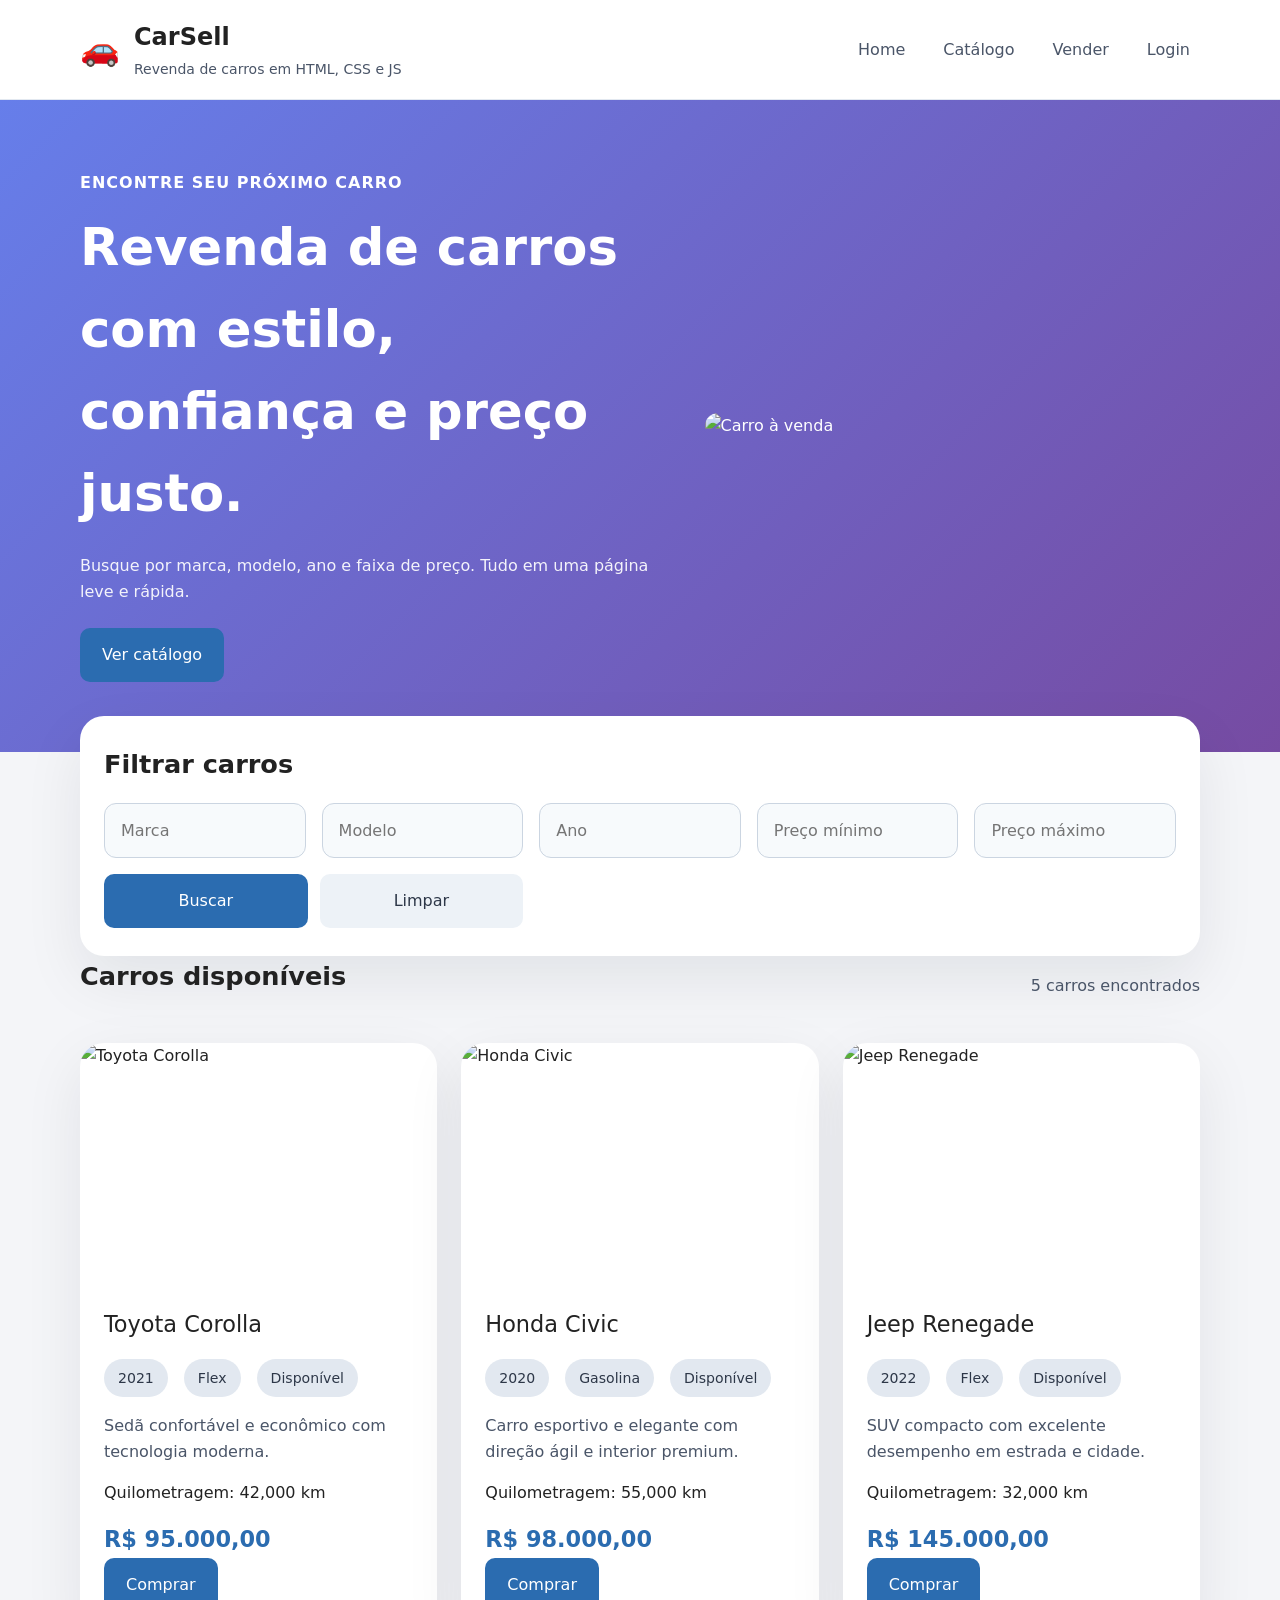
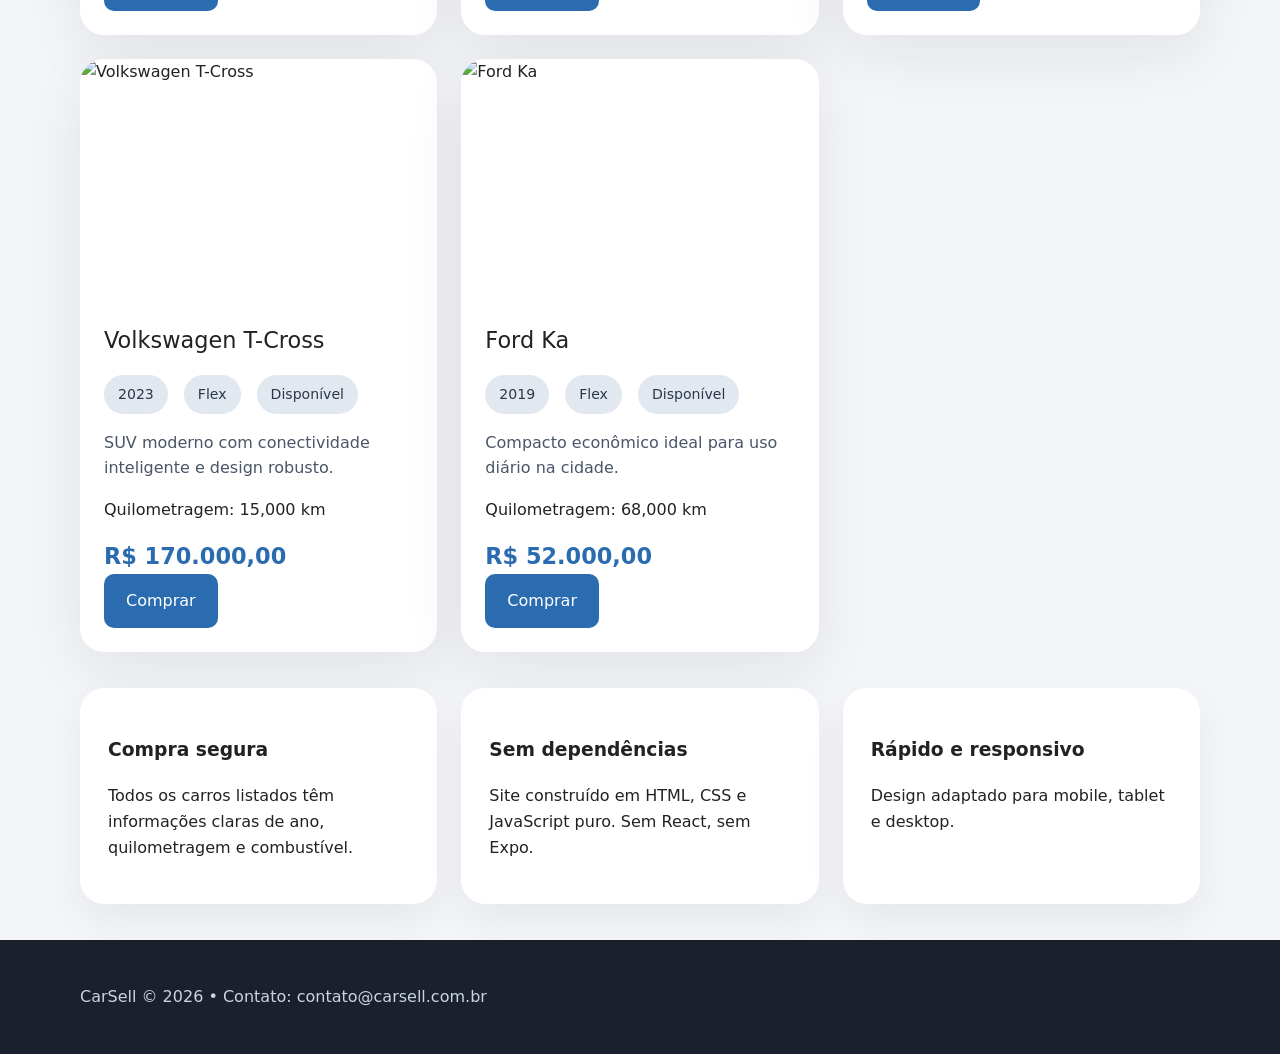
==== frontend/index.html @ a85f6e15 "comit" ====
<!DOCTYPE html>
<html lang="pt-BR">
  <head>
    <meta charset="UTF-8" />
    <meta name="viewport" content="width=device-width, initial-scale=1.0" />
    <title>CarSell | Revenda de Carros</title>
    <link rel="stylesheet" href="style.css" />
  </head>
  <body>
    <header class="site-header">
      <div class="container header-content">
        <div class="brand">
          <span>🚗</span>
          <div>
            <h1>CarSell</h1>
            <p>Revenda de carros em HTML, CSS e JS</p>
          </div>
        </div>

        <nav class="main-nav">
          <a href="#" class="nav-link" data-section="home">Home</a>
          <a href="#" class="nav-link" data-section="catalogo">Catálogo</a>
          <a href="#" class="nav-link" data-section="sell">Vender</a>
          <a href="#" class="nav-link" data-section="login" id="loginNav">Login</a>
        </nav>
      </div>
    </header>

    <main>
      <section class="hero" id="home">
        <div class="container hero-grid">
          <div>
            <p class="eyebrow">Encontre seu próximo carro</p>
            <h2>Revenda de carros com estilo, confiança e preço justo.</h2>
            <p class="hero-copy">
              Busque por marca, modelo, ano e faixa de preço. Tudo em uma página leve e rápida.
            </p>
            <button class="btn-primary" data-section="catalogo">Ver catálogo</button>
          </div>
          <div class="hero-image">
            <img src="https://images.unsplash.com/photo-1503376780353-7e6692767b70?auto=format&fit=crop&w=1200&q=80" alt="Carro à venda" />
          </div>
        </div>
      </section>

      <section class="search-section container" id="catalogo">
        <h2>Filtrar carros</h2>
        <form id="filtersForm" class="filters-form">
          <input type="text" id="filter-brand" placeholder="Marca" />
          <input type="text" id="filter-model" placeholder="Modelo" />
          <input type="number" id="filter-year" placeholder="Ano" min="1900" max="2099" />
          <input type="number" id="filter-min-price" placeholder="Preço mínimo" min="0" />
          <input type="number" id="filter-max-price" placeholder="Preço máximo" min="0" />
          <div class="actions">
            <button type="submit" class="btn-primary">Buscar</button>
            <button type="button" id="resetFilters" class="btn-secondary">Limpar</button>
          </div>
        </form>
      </section>

      <section class="cars-section container" id="catalogo-list">
        <div class="section-header">
          <h2>Carros disponíveis</h2>
          <p id="carsCount">0 carros encontrados</p>
        </div>
        <div id="carsGrid" class="cars-grid"></div>
      </section>

      <section class="auth-section container hidden" id="loginSection">
        <div class="section-header">
          <h2>Login e cadastro</h2>
          <p>Faça login para anunciar seu carro ou cadastre-se em poucos segundos.</p>
        </div>
        <div class="auth-grid">
          <form id="loginForm" class="card form-card">
            <h3>Entrar</h3>
            <div class="input-group">
              <label for="userName">Nome</label>
              <input type="text" id="userName" placeholder="Seu nome" />
            </div>
            <div class="input-group">
              <label for="userEmail">Email</label>
              <input type="email" id="userEmail" placeholder="seu@email.com" required />
            </div>
            <div class="input-group">
              <label for="userPassword">Senha</label>
              <input type="password" id="userPassword" placeholder="Senha" required />
            </div>
            <div class="form-actions">
              <button type="button" id="registerButton" class="btn-secondary">Cadastrar</button>
              <button type="submit" class="btn-primary">Login</button>
            </div>
            <p id="authMessage" class="form-message"></p>
          </form>

          <div class="card auth-info">
            <h3>Por que criar uma conta?</h3>
            <ul>
              <li>Anuncie seus carros com facilidade.</li>
              <li>Gerencie seus anúncios a qualquer momento.</li>
              <li>Tenha um histórico de vendas sempre disponível.</li>
            </ul>
          </div>
        </div>
      </section>

      <section class="seller-section container hidden" id="sellSection">
        <div class="section-header">
          <h2>Anunciar meu carro</h2>
          <p>Informe os dados do veículo e publique seu anúncio para todos os visitantes.</p>
        </div>
        <div class="card form-card">
          <form id="sellForm">
            <div class="input-group">
              <label for="carBrand">Marca</label>
              <input type="text" id="carBrand" placeholder="Toyota" required />
            </div>
            <div class="input-group">
              <label for="carModel">Modelo</label>
              <input type="text" id="carModel" placeholder="Corolla" required />
            </div>
            <div class="input-row">
              <div class="input-group">
                <label for="carYear">Ano</label>
                <input type="number" id="carYear" placeholder="2021" min="1900" max="2099" required />
              </div>
              <div class="input-group">
                <label for="carMileage">Quilometragem</label>
                <input type="number" id="carMileage" placeholder="42000" min="0" required />
              </div>
            </div>
            <div class="input-group">
              <label for="carFuel">Combustível</label>
              <input type="text" id="carFuel" placeholder="Flex" required />
            </div>
            <div class="input-row">
              <div class="input-group">
                <label for="carPrice">Preço</label>
                <input type="number" id="carPrice" placeholder="95000" min="0" required />
              </div>
              <div class="input-group">
                <label for="carImage">URL da imagem</label>
                <input type="url" id="carImage" placeholder="https://..." />
              </div>
            </div>
            <div class="input-group">
              <label for="carDescription">Descrição</label>
              <textarea id="carDescription" placeholder="Descreva o estado, opcionais e diferenciais." rows="4" required></textarea>
            </div>
            <div class="form-actions">
              <button type="submit" class="btn-primary">Anunciar carro</button>
              <button type="button" id="cancelSell" class="btn-secondary">Cancelar</button>
            </div>
            <p id="sellMessage" class="form-message"></p>
          </form>
        </div>
      </section>

      <section class="about-section container">
        <div class="about-card">
          <h3>Compra segura</h3>
          <p>Todos os carros listados têm informações claras de ano, quilometragem e combustível.</p>
        </div>
        <div class="about-card">
          <h3>Sem dependências</h3>
          <p>Site construído em HTML, CSS e JavaScript puro. Sem React, sem Expo.</p>
        </div>
        <div class="about-card">
          <h3>Rápido e responsivo</h3>
          <p>Design adaptado para mobile, tablet e desktop.</p>
        </div>
      </section>
    </main>

    <footer class="site-footer" id="contato">
      <div class="container footer-content">
        <p>CarSell © 2026 • Contato: contato@carsell.com.br</p>
      </div>
    </footer>

    <script src="app.js"></script>
  </body>
</html>
---- frontend/style.css ----
/* Global */
:root {
  font-family: Inter, system-ui, -apple-system, BlinkMacSystemFont, 'Segoe UI', sans-serif;
  color: #222;
  background: #f4f5f8;
  line-height: 1.6;
}

* {
  box-sizing: border-box;
}

body {
  margin: 0;
  min-height: 100vh;
  background: #f4f5f8;
}

a {
  color: inherit;
  text-decoration: none;
}

button,
input,
textarea {
  font: inherit;
}

button {
  cursor: pointer;
}

.hidden {
  display: none !important;
}

.container {
  width: min(1120px, calc(100% - 32px));
  margin: 0 auto;
}

.site-header {
  background: white;
  border-bottom: 1px solid #e2e8f0;
  position: sticky;
  top: 0;
  z-index: 50;
}

.header-content {
  display: flex;
  align-items: center;
  justify-content: space-between;
  gap: 16px;
  padding: 18px 0;
  flex-wrap: wrap;
}

.brand {
  display: flex;
  gap: 14px;
  align-items: center;
}

.brand span {
  font-size: 32px;
}

.brand h1 {
  margin: 0;
  font-size: 24px;
}

.brand p {
  margin: 2px 0 0;
  color: #4a5568;
  font-size: 14px;
}

.main-nav {
  display: flex;
  gap: 18px;
  flex-wrap: wrap;
  align-items: center;
}

.nav-link,
.header-button {
  color: #4a5568;
  transition: color 0.2s;
  background: none;
  border: none;
  padding: 8px 10px;
}

.nav-link:hover,
.header-button:hover {
  color: #2b6cb0;
}

.hero {
  background: linear-gradient(135deg, #667eea 0%, #764ba2 100%);
  color: white;
  padding: 70px 0;
}

.hero-grid {
  display: grid;
  gap: 30px;
  align-items: center;
}

.hero .eyebrow {
  margin: 0 0 12px;
  font-weight: 700;
  text-transform: uppercase;
  letter-spacing: 1px;
}

.hero h2 {
  margin: 0 0 18px;
  font-size: clamp(2rem, 4vw, 3.6rem);
  max-width: 640px;
}

.hero-copy {
  max-width: 600px;
  margin: 0 0 24px;
  font-size: 1rem;
  opacity: 0.92;
}

.btn-primary,
.btn-secondary {
  border: none;
  border-radius: 10px;
  padding: 14px 22px;
  cursor: pointer;
  transition: transform 0.2s ease, filter 0.2s ease;
}

.btn-primary {
  background: #2b6cb0;
  color: white;
}

.btn-primary:hover,
.btn-secondary:hover {
  filter: brightness(1.05);
  transform: translateY(-1px);
}

.btn-secondary {
  background: #edf2f7;
  color: #2d3748;
}

.hero-image img {
  width: 100%;
  border-radius: 28px;
  display: block;
  object-fit: cover;
}

.search-section,
.auth-section,
.seller-section,
.about-section {
  padding: 36px 0;
}

.search-section {
  background: white;
  margin-top: -36px;
  border-radius: 24px;
  box-shadow: 0 24px 60px rgba(15, 23, 42, 0.08);
  padding: 28px 24px;
}

.search-section h2,
.section-header h2 {
  margin: 0 0 18px;
  font-size: 1.6rem;
}

.filters-form,
.form-card {
  display: grid;
  gap: 16px;
}

.filters-form input,
.input-group input,
.input-group textarea {
  width: 100%;
  padding: 14px 16px;
  border: 1px solid #cbd5e1;
  border-radius: 12px;
  background: #f7fafc;
}

textarea {
  resize: vertical;
}

.actions,
.form-actions {
  display: grid;
  gap: 12px;
}

.section-header {
  display: flex;
  flex-wrap: wrap;
  justify-content: space-between;
  gap: 16px;
  align-items: center;
}

.section-header p {
  margin: 0;
  color: #4a5568;
}

.cars-grid {
  display: grid;
  gap: 24px;
  margin-top: 28px;
}

.car-card {
  background: white;
  border-radius: 24px;
  overflow: hidden;
  box-shadow: 0 20px 60px rgba(15, 23, 42, 0.08);
  display: flex;
  flex-direction: column;
}

.car-image {
  width: 100%;
  height: 240px;
  overflow: hidden;
}

.car-image img {
  width: 100%;
  height: 100%;
  object-fit: cover;
}

.car-body {
  padding: 24px;
  display: flex;
  flex-direction: column;
  gap: 16px;
}

.car-title {
  margin: 0;
  font-size: 1.4rem;
}

.car-badges,
.input-row {
  display: flex;
  gap: 16px;
  flex-wrap: wrap;
}

.badge {
  background: #e2e8f0;
  color: #2d3748;
  border-radius: 999px;
  padding: 8px 14px;
  font-size: 0.88rem;
}

.car-description {
  margin: 0;
  color: #4a5568;
  flex: 1;
}

.car-meta {
  display: flex;
  gap: 14px;
  flex-wrap: wrap;
}

.car-price {
  font-size: 1.4rem;
  font-weight: 700;
  color: #2b6cb0;
}

.card {
  background: white;
  border-radius: 24px;
  padding: 28px;
  box-shadow: 0 16px 40px rgba(15, 23, 42, 0.06);
}

.form-card h3,
.auth-info h3 {
  margin-top: 0;
}

.auth-grid {
  display: grid;
  gap: 24px;
}

.input-group {
  display: grid;
  gap: 8px;
}

.input-group label {
  font-weight: 600;
  color: #2d3748;
}

.form-message {
  color: #2b6cb0;
  margin: 0;
  min-height: 20px;
}

.about-section {
  display: grid;
  gap: 24px;
}

.about-card {
  background: white;
  border-radius: 24px;
  padding: 28px;
  box-shadow: 0 16px 40px rgba(15, 23, 42, 0.06);
}

.site-footer {
  background: #1a202c;
  color: #cbd5e1;
  padding: 28px 0;
}

.footer-content {
  display: flex;
  justify-content: space-between;
  align-items: center;
  gap: 16px;
}

@media (min-width: 768px) {
  .hero-grid {
    grid-template-columns: 1.2fr 1fr;
  }

  .filters-form {
    grid-template-columns: repeat(5, minmax(0, 1fr));
    align-items: end;
  }

  .actions {
    grid-column: span 2;
    grid-template-columns: repeat(2, minmax(0, 1fr));
  }

  .cars-grid {
    grid-template-columns: repeat(2, minmax(0, 1fr));
  }

  .about-section {
    grid-template-columns: repeat(3, minmax(0, 1fr));
  }

  .auth-grid {
    grid-template-columns: 1.5fr 1fr;
  }
}

@media (min-width: 1024px) {
  .cars-grid {
    grid-template-columns: repeat(3, minmax(0, 1fr));
  }
}
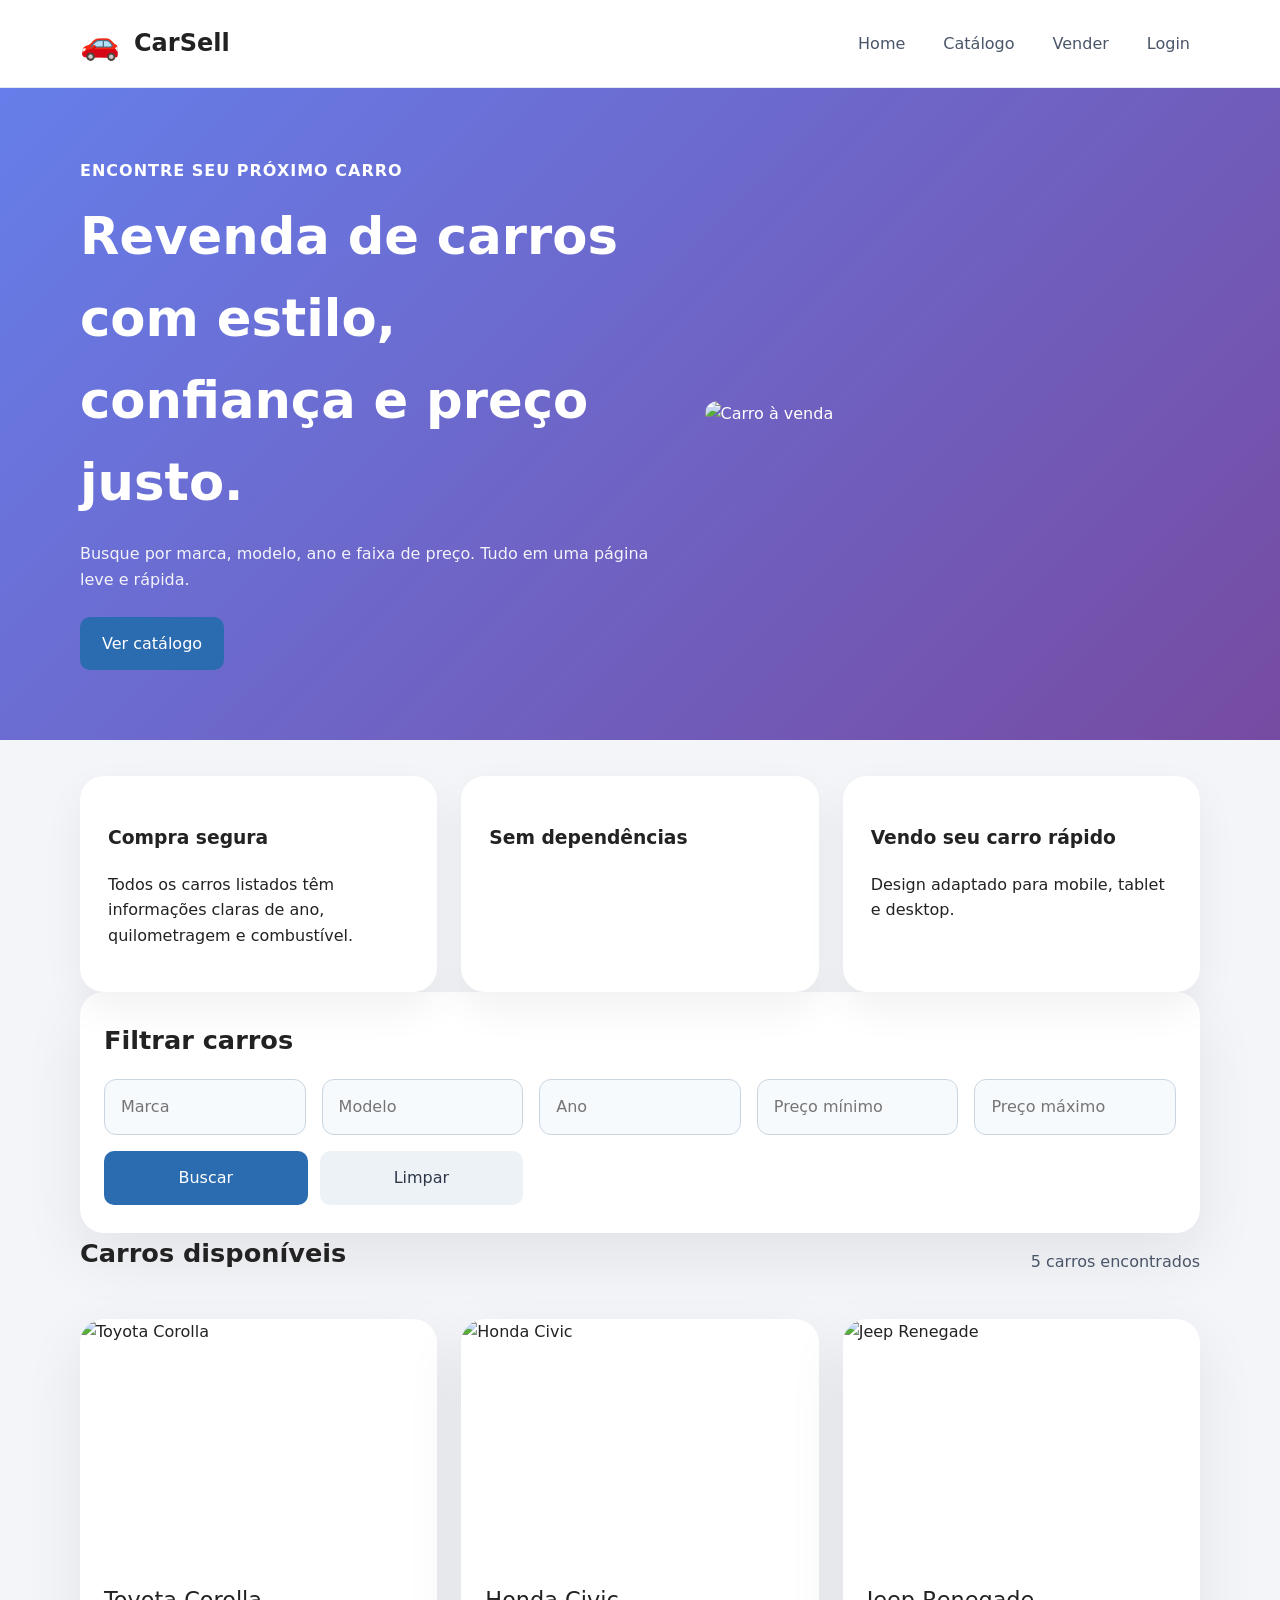
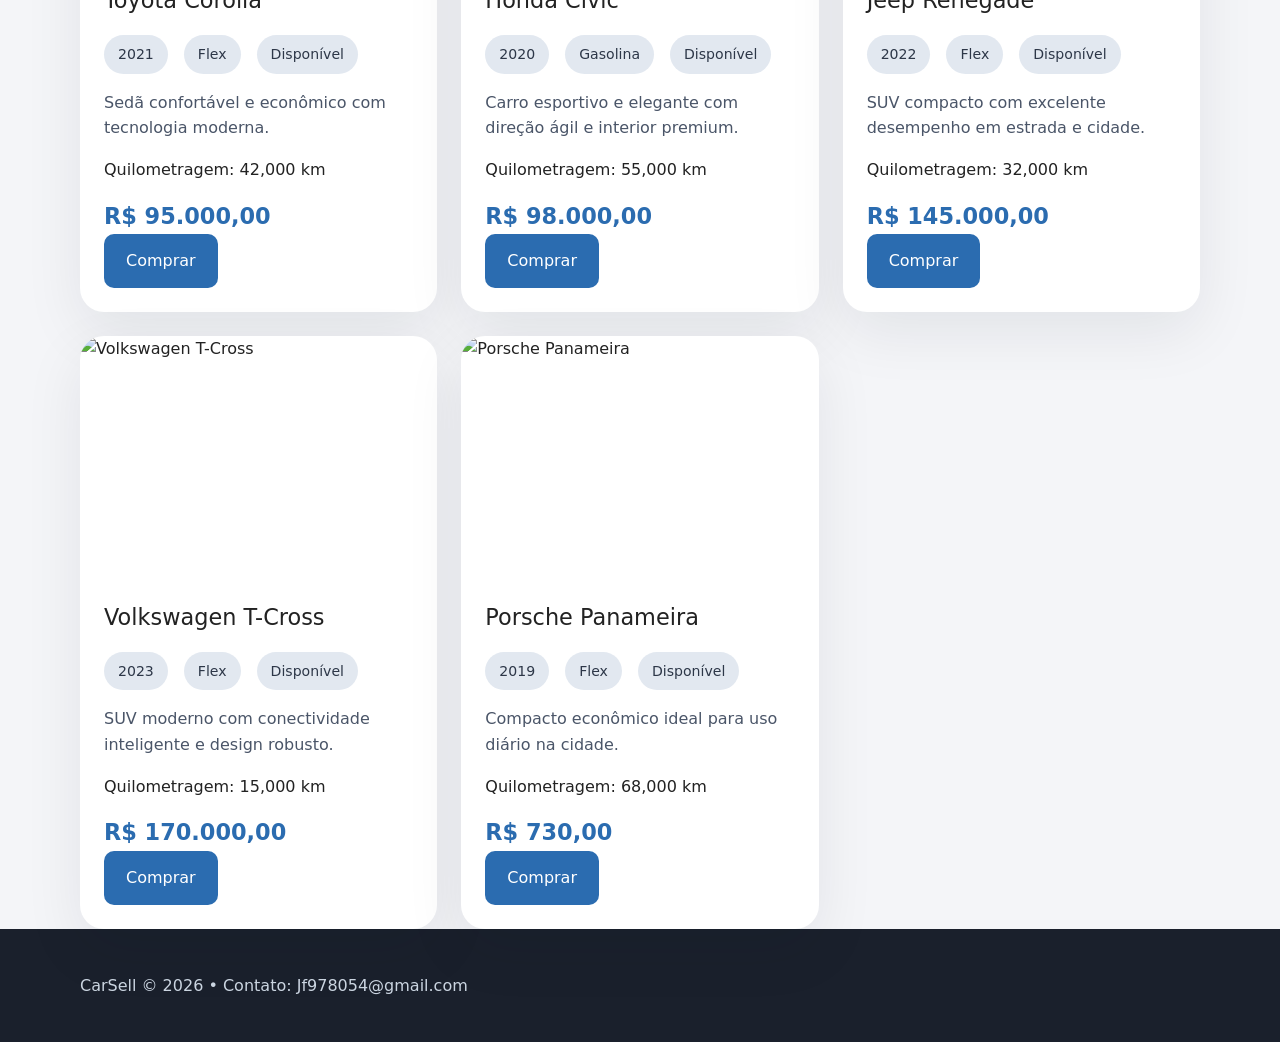
==== commit 2bffa4f4: "comit" ====
--- a/frontend/index.html
+++ b/frontend/index.html
@@ -13,15 +13,14 @@
           <span>🚗</span>
           <div>
             <h1>CarSell</h1>
-            <p>Revenda de carros em HTML, CSS e JS</p>
           </div>
         </div>
 
         <nav class="main-nav">
-          <a href="#" class="nav-link" data-section="home">Home</a>
-          <a href="#" class="nav-link" data-section="catalogo">Catálogo</a>
-          <a href="#" class="nav-link" data-section="sell">Vender</a>
-          <a href="#" class="nav-link" data-section="login" id="loginNav">Login</a>
+          <a href="index.html" class="nav-link" data-section="home">Home</a>
+          <a href="index.html#catalogo" class="nav-link" data-section="catalogo">Catálogo</a>
+          <a href="vender.html" class="nav-link">Vender</a>
+          <a href="login.html" class="nav-link" id="loginNav">Login</a>
         </nav>
       </div>
     </header>
@@ -42,6 +41,22 @@
           </div>
         </div>
       </section>
+
+      <section class="about-section container">
+        <div class="about-card">
+          <h3>Compra segura</h3>
+          <p>Todos os carros listados têm informações claras de ano, quilometragem e combustível.</p>
+        </div>
+        <div class="about-card">
+          <h3>Sem dependências</h3>
+          <p></p>
+        </div>
+        <div class="about-card">
+          <h3>Vendo seu carro rápido</h3>
+          <p>Design adaptado para mobile, tablet e desktop.</p>
+        </div>
+      </section>
+    </main>
 
       <section class="search-section container" id="catalogo">
         <h2>Filtrar carros</h2>
@@ -155,26 +170,10 @@
           </form>
         </div>
       </section>
-
-      <section class="about-section container">
-        <div class="about-card">
-          <h3>Compra segura</h3>
-          <p>Todos os carros listados têm informações claras de ano, quilometragem e combustível.</p>
-        </div>
-        <div class="about-card">
-          <h3>Sem dependências</h3>
-          <p>Site construído em HTML, CSS e JavaScript puro. Sem React, sem Expo.</p>
-        </div>
-        <div class="about-card">
-          <h3>Rápido e responsivo</h3>
-          <p>Design adaptado para mobile, tablet e desktop.</p>
-        </div>
-      </section>
-    </main>
-
+      
     <footer class="site-footer" id="contato">
       <div class="container footer-content">
-        <p>CarSell © 2026 • Contato: contato@carsell.com.br</p>
+        <p>CarSell © 2026 • Contato: Jf978054@gmail.com</p>
       </div>
     </footer>
 
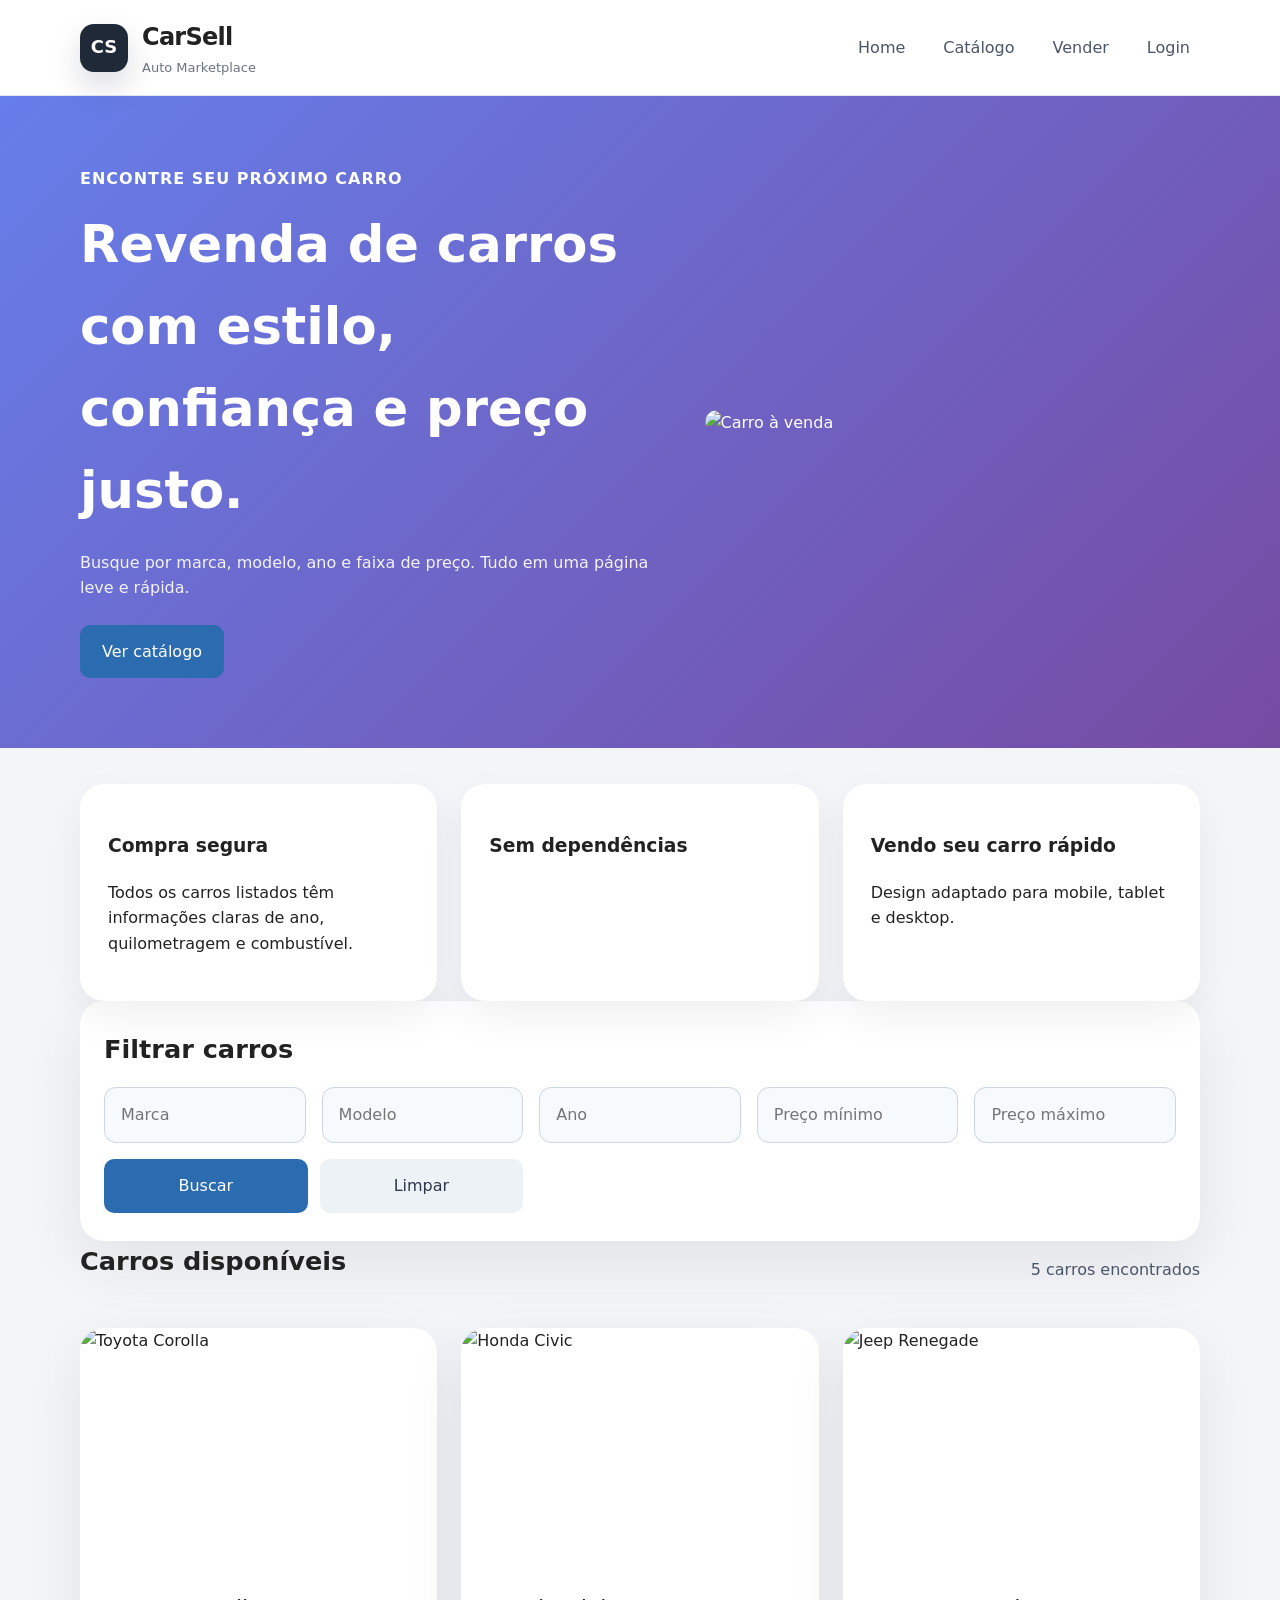
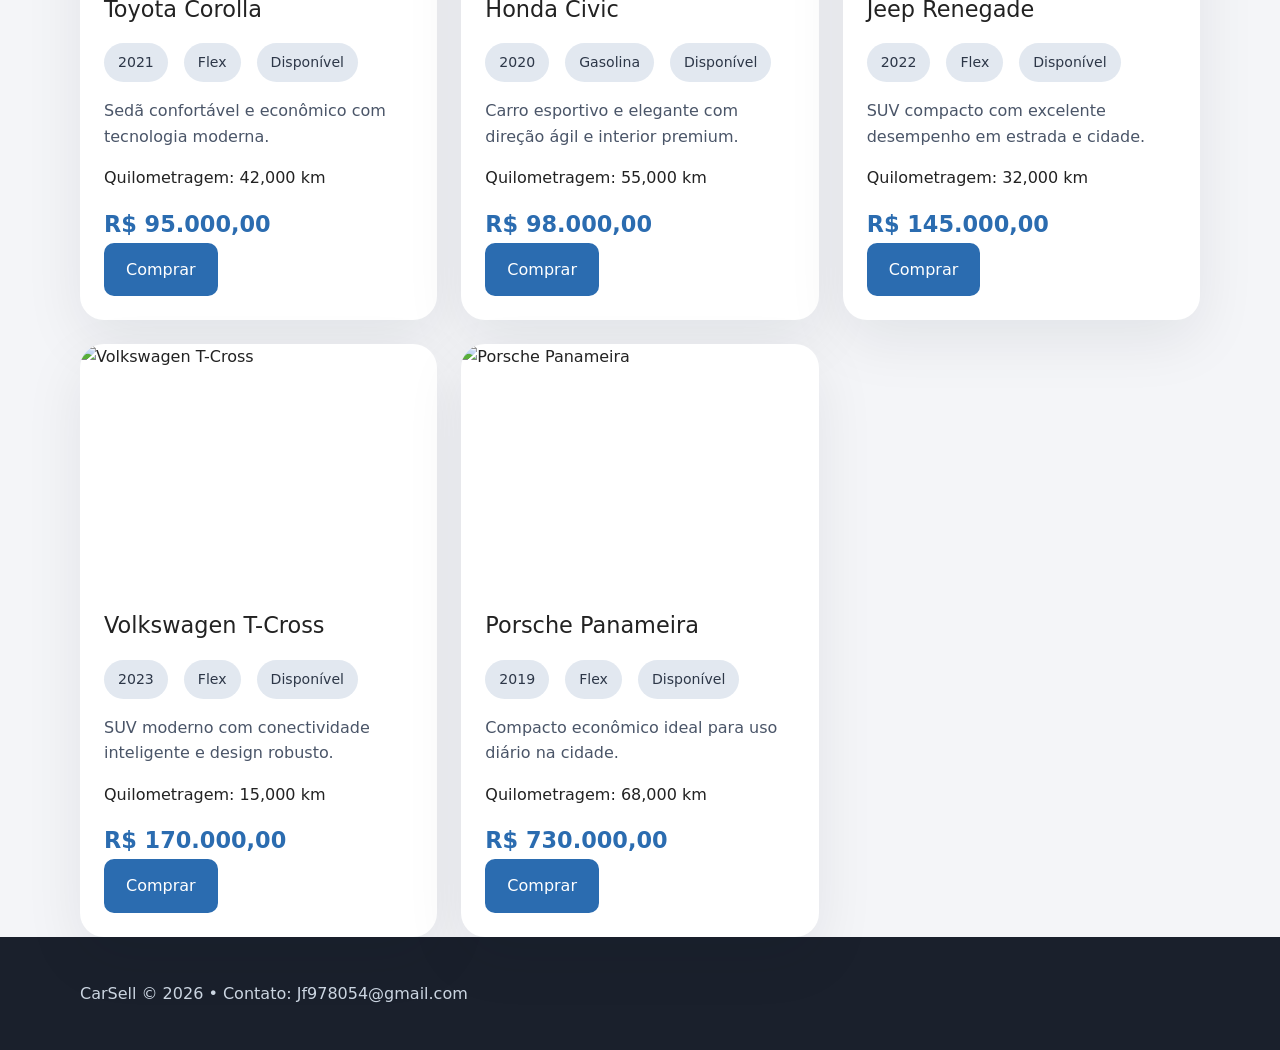
==== commit ad8ccd38: "comit" ====
--- a/frontend/index.html
+++ b/frontend/index.html
@@ -10,9 +10,10 @@
     <header class="site-header">
       <div class="container header-content">
         <div class="brand">
-          <span>🚗</span>
+          <div class="logo-mark">CS</div>
           <div>
             <h1>CarSell</h1>
+            <p>Auto Marketplace</p>
           </div>
         </div>
 
--- a/frontend/style.css
+++ b/frontend/style.css
@@ -63,19 +63,30 @@
   align-items: center;
 }
 
-.brand span {
-  font-size: 32px;
+.logo-mark {
+  width: 48px;
+  height: 48px;
+  display: grid;
+  place-items: center;
+  border-radius: 14px;
+  background: #1f2937;
+  color: #ffffff;
+  font-weight: 700;
+  font-size: 18px;
+  box-shadow: 0 14px 30px rgba(15, 23, 42, 0.15);
 }
 
 .brand h1 {
   margin: 0;
   font-size: 24px;
+  letter-spacing: -0.03em;
 }
 
 .brand p {
-  margin: 2px 0 0;
-  color: #4a5568;
-  font-size: 14px;
+  margin: 4px 0 0;
+  color: #6b7280;
+  font-size: 13px;
+  line-height: 1.3;
 }
 
 .main-nav {
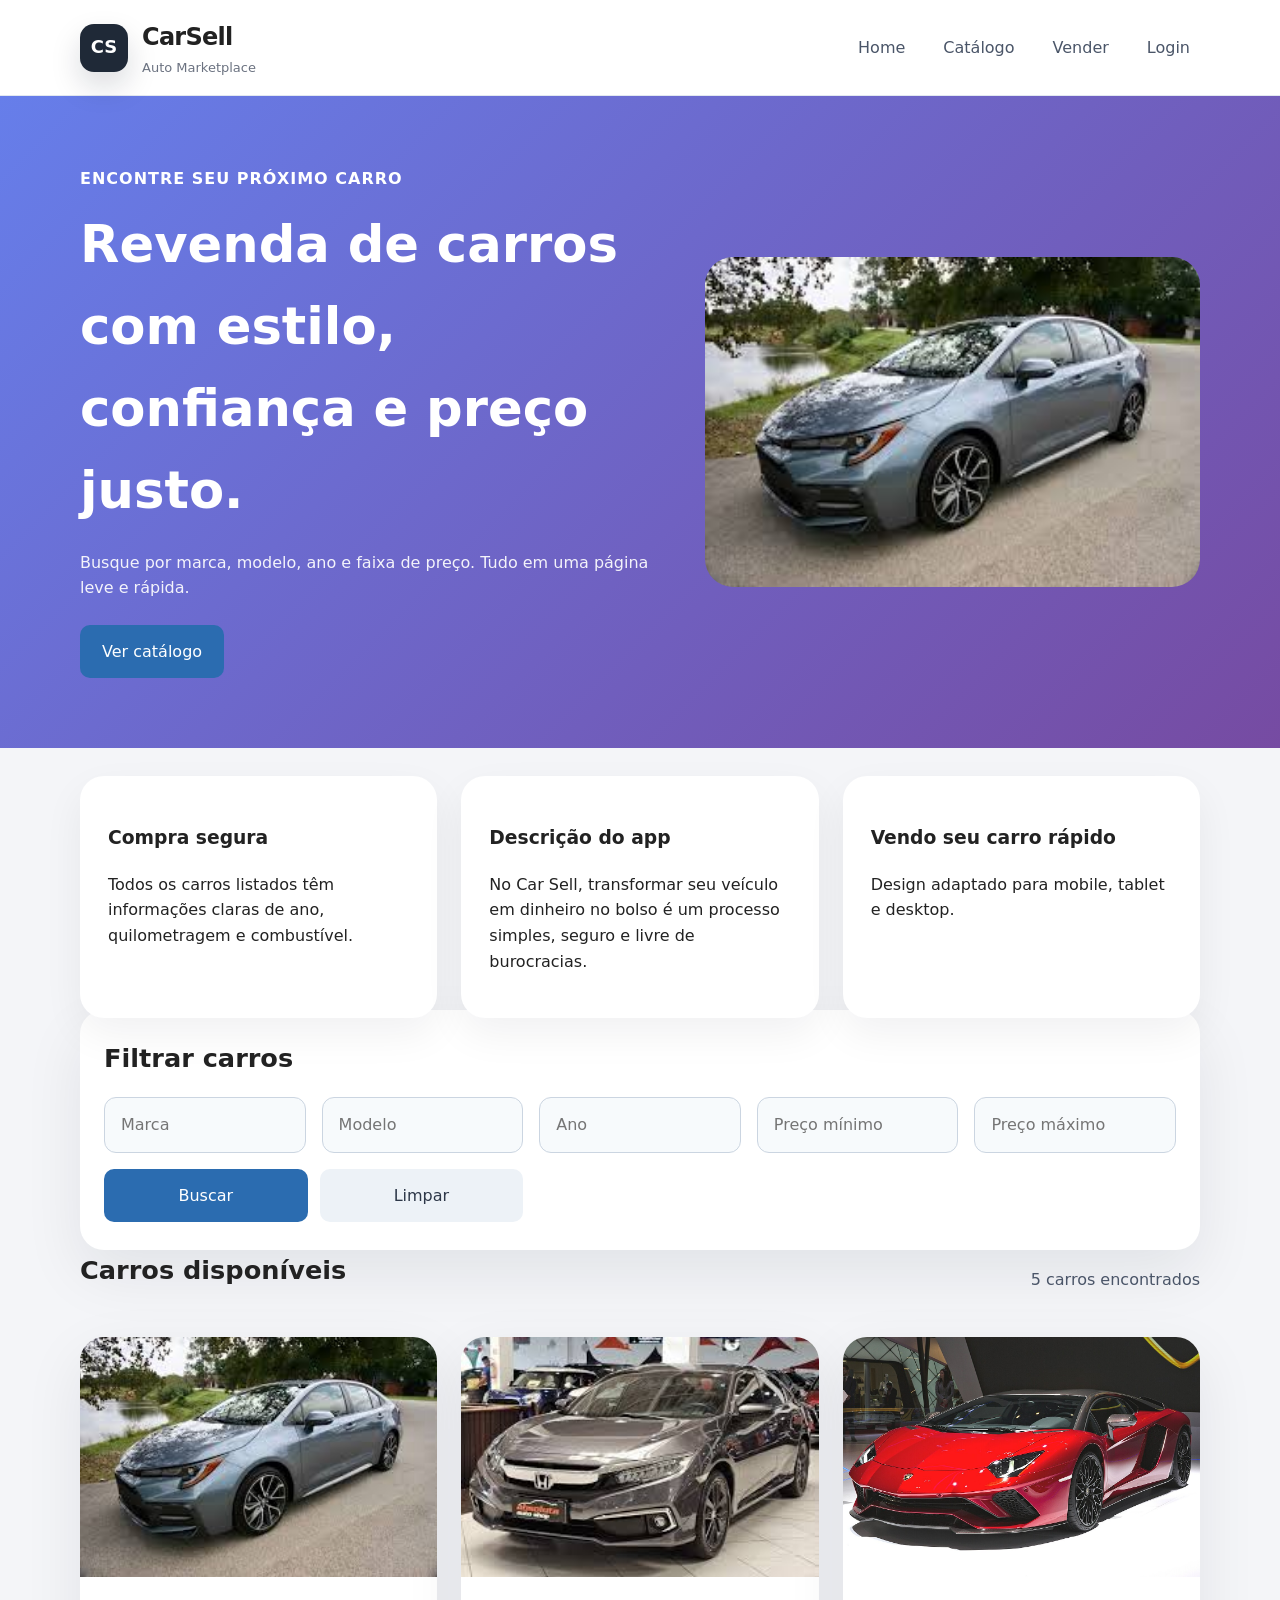
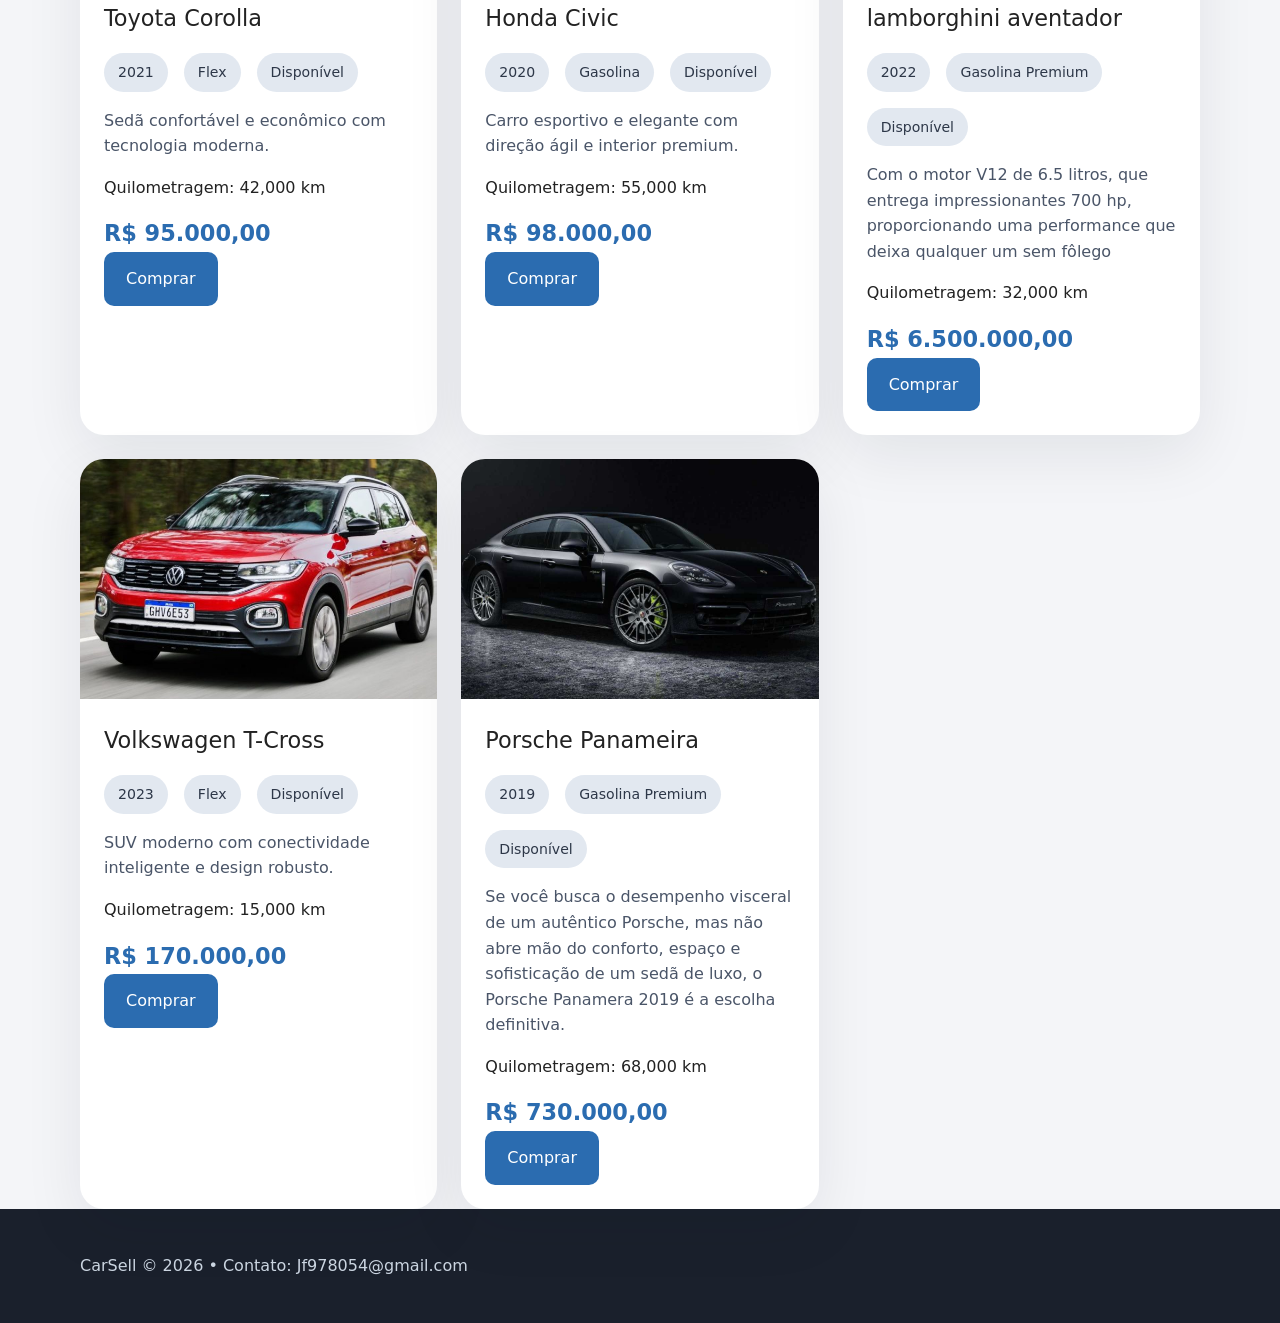
==== commit deab44c7: "comit" ====
--- a/frontend/index.html
+++ b/frontend/index.html
@@ -38,7 +38,7 @@
             <button class="btn-primary" data-section="catalogo">Ver catálogo</button>
           </div>
           <div class="hero-image">
-            <img src="https://images.unsplash.com/photo-1503376780353-7e6692767b70?auto=format&fit=crop&w=1200&q=80" alt="Carro à venda" />
+            <img src="images/images.jpeg" alt="Carro à venda" />
           </div>
         </div>
       </section>
@@ -49,8 +49,8 @@
           <p>Todos os carros listados têm informações claras de ano, quilometragem e combustível.</p>
         </div>
         <div class="about-card">
-          <h3>Sem dependências</h3>
-          <p></p>
+          <h3>Descrição do app</h3>
+          <p>No Car Sell, transformar seu veículo em dinheiro no bolso é um processo simples, seguro e livre de burocracias.</p>
         </div>
         <div class="about-card">
           <h3>Vendo seu carro rápido</h3>
@@ -155,9 +155,12 @@
                 <input type="number" id="carPrice" placeholder="95000" min="0" required />
               </div>
               <div class="input-group">
-                <label for="carImage">URL da imagem</label>
-                <input type="url" id="carImage" placeholder="https://..." />
+                <label for="carImage">Foto do carro</label>
+                <input type="file" id="carImage" accept="image/*" required />
               </div>
+            </div>
+            <div class="image-preview-container">
+              <img id="imagePreview" src="" alt="Preview" class="image-preview hidden" />
             </div>
             <div class="input-group">
               <label for="carDescription">Descrição</label>
--- a/frontend/style.css
+++ b/frontend/style.css
@@ -113,7 +113,7 @@
 .hero {
   background: linear-gradient(135deg, #667eea 0%, #764ba2 100%);
   color: white;
-  padding: 70px 0;
+  padding: 50px 0;
 }
 
 .hero-grid {
@@ -178,7 +178,7 @@
 .auth-section,
 .seller-section,
 .about-section {
-  padding: 36px 0;
+  padding: 28px 0;
 }
 
 .search-section {
@@ -251,7 +251,7 @@
 
 .car-image {
   width: 100%;
-  height: 240px;
+  height: 160px;
   overflow: hidden;
 }
 
@@ -364,9 +364,44 @@
   gap: 16px;
 }
 
+.input-group input[type="file"] {
+  padding: 10px;
+  background: #f7fafc;
+  border: 2px dashed #cbd5e1;
+  border-radius: 12px;
+  cursor: pointer;
+}
+
+.input-group input[type="file"]:hover {
+  border-color: #2b6cb0;
+  background: #edf2f7;
+}
+
+.image-preview-container {
+  margin: 16px 0;
+  display: flex;
+  justify-content: center;
+}
+
+.image-preview {
+  max-width: 100%;
+  max-height: 300px;
+  border-radius: 12px;
+  box-shadow: 0 8px 20px rgba(15, 23, 42, 0.12);
+  object-fit: contain;
+}
+
 @media (min-width: 768px) {
+  .hero {
+    padding: 70px 0;
+  }
+
   .hero-grid {
     grid-template-columns: 1.2fr 1fr;
+  }
+
+  .car-image {
+    height: 240px;
   }
 
   .filters-form {
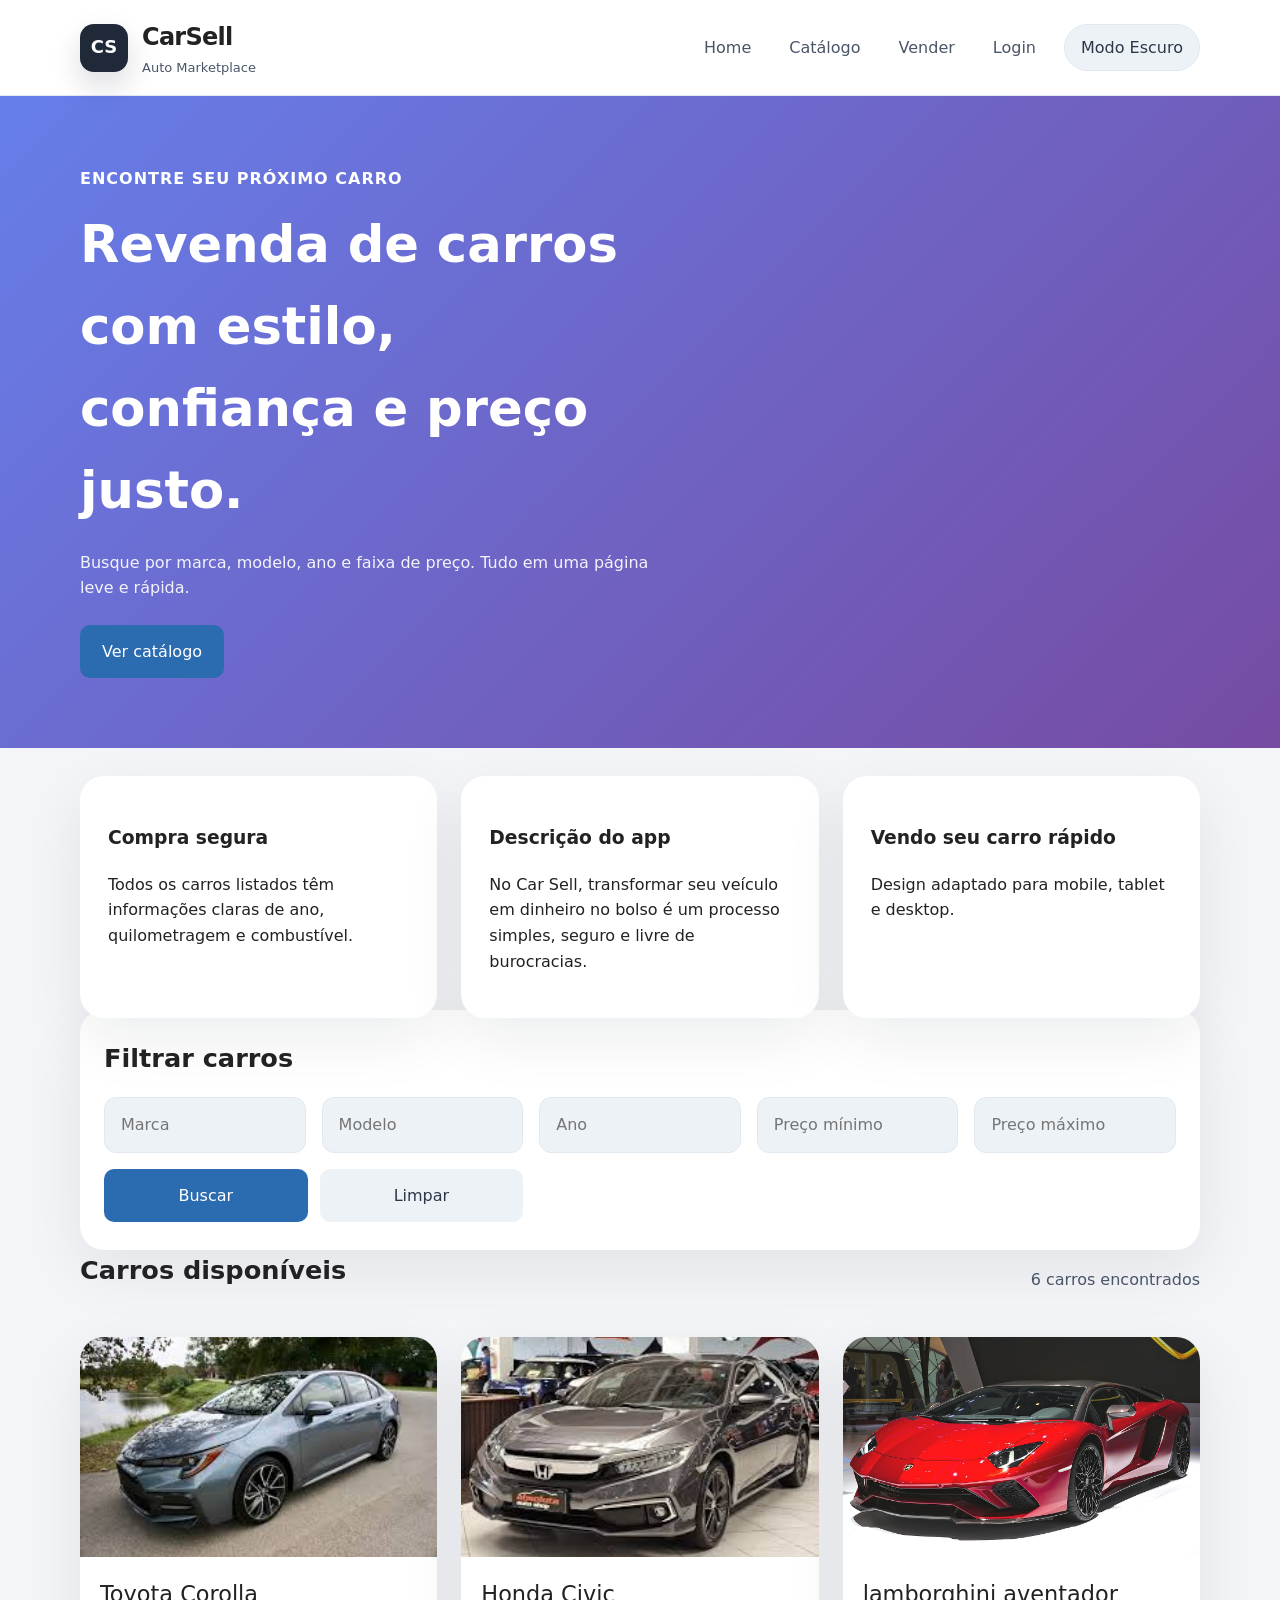
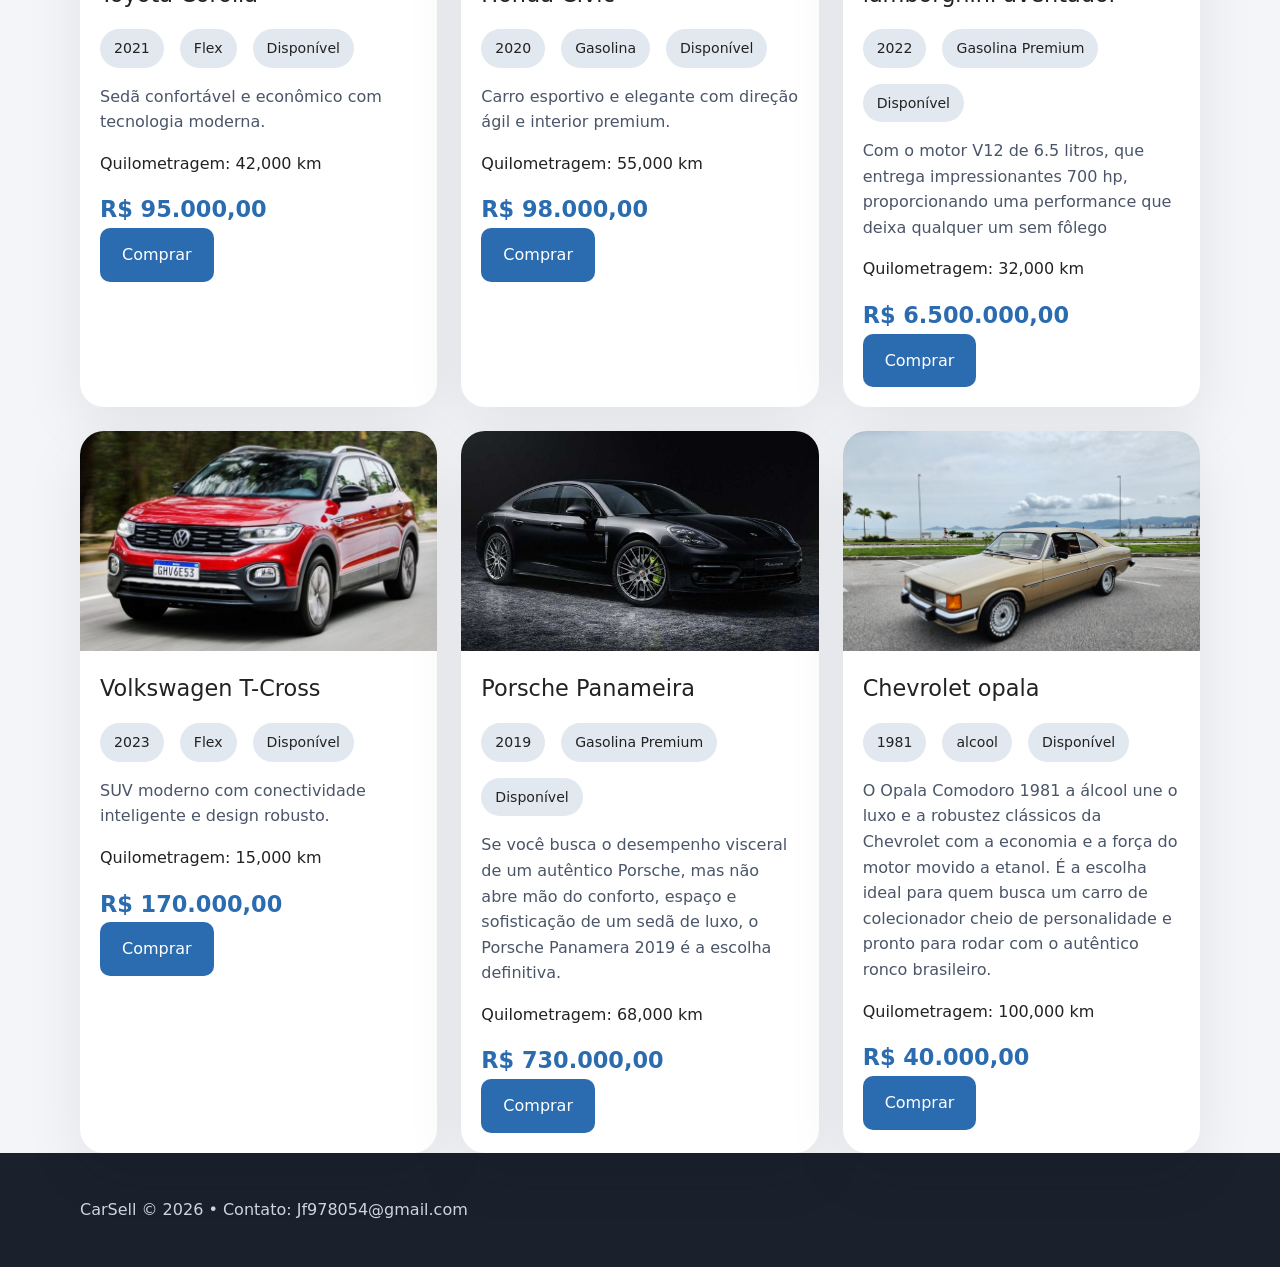
==== commit 4870a7bc: "comit" ====
--- a/frontend/index.html
+++ b/frontend/index.html
@@ -22,6 +22,7 @@
           <a href="index.html#catalogo" class="nav-link" data-section="catalogo">Catálogo</a>
           <a href="vender.html" class="nav-link">Vender</a>
           <a href="login.html" class="nav-link" id="loginNav">Login</a>
+          <button type="button" class="theme-switcher" id="themeSwitcher">Modo Escuro</button>
         </nav>
       </div>
     </header>
@@ -38,7 +39,7 @@
             <button class="btn-primary" data-section="catalogo">Ver catálogo</button>
           </div>
           <div class="hero-image">
-            <img src="images/images.jpeg" alt="Carro à venda" />
+            <img src="" alt="" />
           </div>
         </div>
       </section>
@@ -181,6 +182,7 @@
       </div>
     </footer>
 
+    <script src="theme.js"></script>
     <script src="app.js"></script>
   </body>
 </html>
--- a/frontend/style.css
+++ b/frontend/style.css
@@ -4,6 +4,38 @@
   color: #222;
   background: #f4f5f8;
   line-height: 1.6;
+
+  --bg: #f4f5f8;
+  --surface: #ffffff;
+  --text: #222222;
+  --muted: #4a5568;
+  --border: #e2e8f0;
+  --primary: #2b6cb0;
+  --primary-contrast: #ffffff;
+  --secondary: #edf2f7;
+  --secondary-text: #2d3748;
+  --shadow: 0 20px 60px rgba(15, 23, 42, 0.08);
+  --hero-start: #667eea;
+  --hero-end: #764ba2;
+  --footer-bg: #1a202c;
+  --footer-text: #cbd5e1;
+}
+
+[data-theme='dark'] {
+  --bg: #0b1120;
+  --surface: #111827;
+  --text: #e2e8f0;
+  --muted: #cbd5e1;
+  --border: #374151;
+  --primary: #60a5fa;
+  --primary-contrast: #0f172a;
+  --secondary: #1f2937;
+  --secondary-text: #e2e8f0;
+  --shadow: 0 24px 60px rgba(0, 0, 0, 0.45);
+  --hero-start: #334155;
+  --hero-end: #1e293b;
+  --footer-bg: #020617;
+  --footer-text: #94a3b8;
 }
 
 * {
@@ -13,7 +45,8 @@
 body {
   margin: 0;
   min-height: 100vh;
-  background: #f4f5f8;
+  background: var(--bg);
+  color: var(--text);
 }
 
 a {
@@ -27,8 +60,27 @@
   font: inherit;
 }
 
+.theme-switcher {
+  background: var(--secondary);
+  color: var(--secondary-text);
+  border: 1px solid var(--border);
+  border-radius: 999px;
+  padding: 10px 16px;
+  transition: background 0.2s ease, color 0.2s ease, transform 0.2s ease;
+}
+
+.theme-switcher:hover {
+  transform: translateY(-1px);
+}
+
 button {
   cursor: pointer;
+}
+
+img {
+  max-width: 100%;
+  height: auto;
+  display: block;
 }
 
 .hidden {
@@ -41,8 +93,8 @@
 }
 
 .site-header {
-  background: white;
-  border-bottom: 1px solid #e2e8f0;
+  background: var(--surface);
+  border-bottom: 1px solid var(--border);
   position: sticky;
   top: 0;
   z-index: 50;
@@ -84,7 +136,7 @@
 
 .brand p {
   margin: 4px 0 0;
-  color: #6b7280;
+  color: var(--muted);
   font-size: 13px;
   line-height: 1.3;
 }
@@ -98,7 +150,7 @@
 
 .nav-link,
 .header-button {
-  color: #4a5568;
+  color: var(--muted);
   transition: color 0.2s;
   background: none;
   border: none;
@@ -111,7 +163,7 @@
 }
 
 .hero {
-  background: linear-gradient(135deg, #667eea 0%, #764ba2 100%);
+  background: linear-gradient(135deg, var(--hero-start) 0%, var(--hero-end) 100%);
   color: white;
   padding: 50px 0;
 }
@@ -152,19 +204,20 @@
 }
 
 .btn-primary {
-  background: #2b6cb0;
-  color: white;
+  background: var(--primary);
+  color: var(--primary-contrast);
 }
 
 .btn-primary:hover,
-.btn-secondary:hover {
+.btn-secondary:hover,
+.theme-switcher:hover {
   filter: brightness(1.05);
   transform: translateY(-1px);
 }
 
 .btn-secondary {
-  background: #edf2f7;
-  color: #2d3748;
+  background: var(--secondary);
+  color: var(--secondary-text);
 }
 
 .hero-image img {
@@ -182,10 +235,10 @@
 }
 
 .search-section {
-  background: white;
+  background: var(--surface);
   margin-top: -36px;
   border-radius: 24px;
-  box-shadow: 0 24px 60px rgba(15, 23, 42, 0.08);
+  box-shadow: var(--shadow);
   padding: 28px 24px;
 }
 
@@ -206,9 +259,10 @@
 .input-group textarea {
   width: 100%;
   padding: 14px 16px;
-  border: 1px solid #cbd5e1;
+  border: 1px solid var(--border);
   border-radius: 12px;
-  background: #f7fafc;
+  background: var(--secondary);
+  color: var(--text);
 }
 
 textarea {
@@ -231,7 +285,7 @@
 
 .section-header p {
   margin: 0;
-  color: #4a5568;
+  color: var(--muted);
 }
 
 .cars-grid {
@@ -241,10 +295,10 @@
 }
 
 .car-card {
-  background: white;
+  background: var(--surface);
   border-radius: 24px;
   overflow: hidden;
-  box-shadow: 0 20px 60px rgba(15, 23, 42, 0.08);
+  box-shadow: var(--shadow);
   display: flex;
   flex-direction: column;
 }
@@ -259,10 +313,15 @@
   width: 100%;
   height: 100%;
   object-fit: cover;
+  transition: transform 0.3s ease;
+}
+
+.car-image img:hover {
+  transform: scale(1.03);
 }
 
 .car-body {
-  padding: 24px;
+  padding: 20px;
   display: flex;
   flex-direction: column;
   gap: 16px;
@@ -281,8 +340,8 @@
 }
 
 .badge {
-  background: #e2e8f0;
-  color: #2d3748;
+  background: var(--border);
+  color: var(--text);
   border-radius: 999px;
   padding: 8px 14px;
   font-size: 0.88rem;
@@ -290,7 +349,7 @@
 
 .car-description {
   margin: 0;
-  color: #4a5568;
+  color: var(--muted);
   flex: 1;
 }
 
@@ -303,14 +362,14 @@
 .car-price {
   font-size: 1.4rem;
   font-weight: 700;
-  color: #2b6cb0;
+  color: var(--primary);
 }
 
 .card {
-  background: white;
+  background: var(--surface);
   border-radius: 24px;
   padding: 28px;
-  box-shadow: 0 16px 40px rgba(15, 23, 42, 0.06);
+  box-shadow: var(--shadow);
 }
 
 .form-card h3,
@@ -345,15 +404,15 @@
 }
 
 .about-card {
-  background: white;
+  background: var(--surface);
   border-radius: 24px;
   padding: 28px;
-  box-shadow: 0 16px 40px rgba(15, 23, 42, 0.06);
+  box-shadow: var(--shadow);
 }
 
 .site-footer {
-  background: #1a202c;
-  color: #cbd5e1;
+  background: var(--footer-bg);
+  color: var(--footer-text);
   padding: 28px 0;
 }
 
@@ -401,7 +460,7 @@
   }
 
   .car-image {
-    height: 240px;
+    height: 220px;
   }
 
   .filters-form {
@@ -427,6 +486,45 @@
   }
 }
 
+@media (max-width: 767px) {
+  .hero {
+    padding: 32px 0;
+  }
+
+  .hero-image {
+    display: none;
+  }
+
+  .search-section,
+  .cars-section,
+  .about-section,
+  .auth-section {
+    padding: 20px 0;
+  }
+
+  .car-image {
+    height: 140px;
+  }
+
+  .car-body {
+    padding: 18px;
+  }
+
+  .cars-grid {
+    gap: 18px;
+  }
+
+  .filters-form {
+    gap: 12px;
+  }
+
+  .btn-primary,
+  .btn-secondary {
+    width: 100%;
+    padding: 12px 16px;
+  }
+}
+
 @media (min-width: 1024px) {
   .cars-grid {
     grid-template-columns: repeat(3, minmax(0, 1fr));
